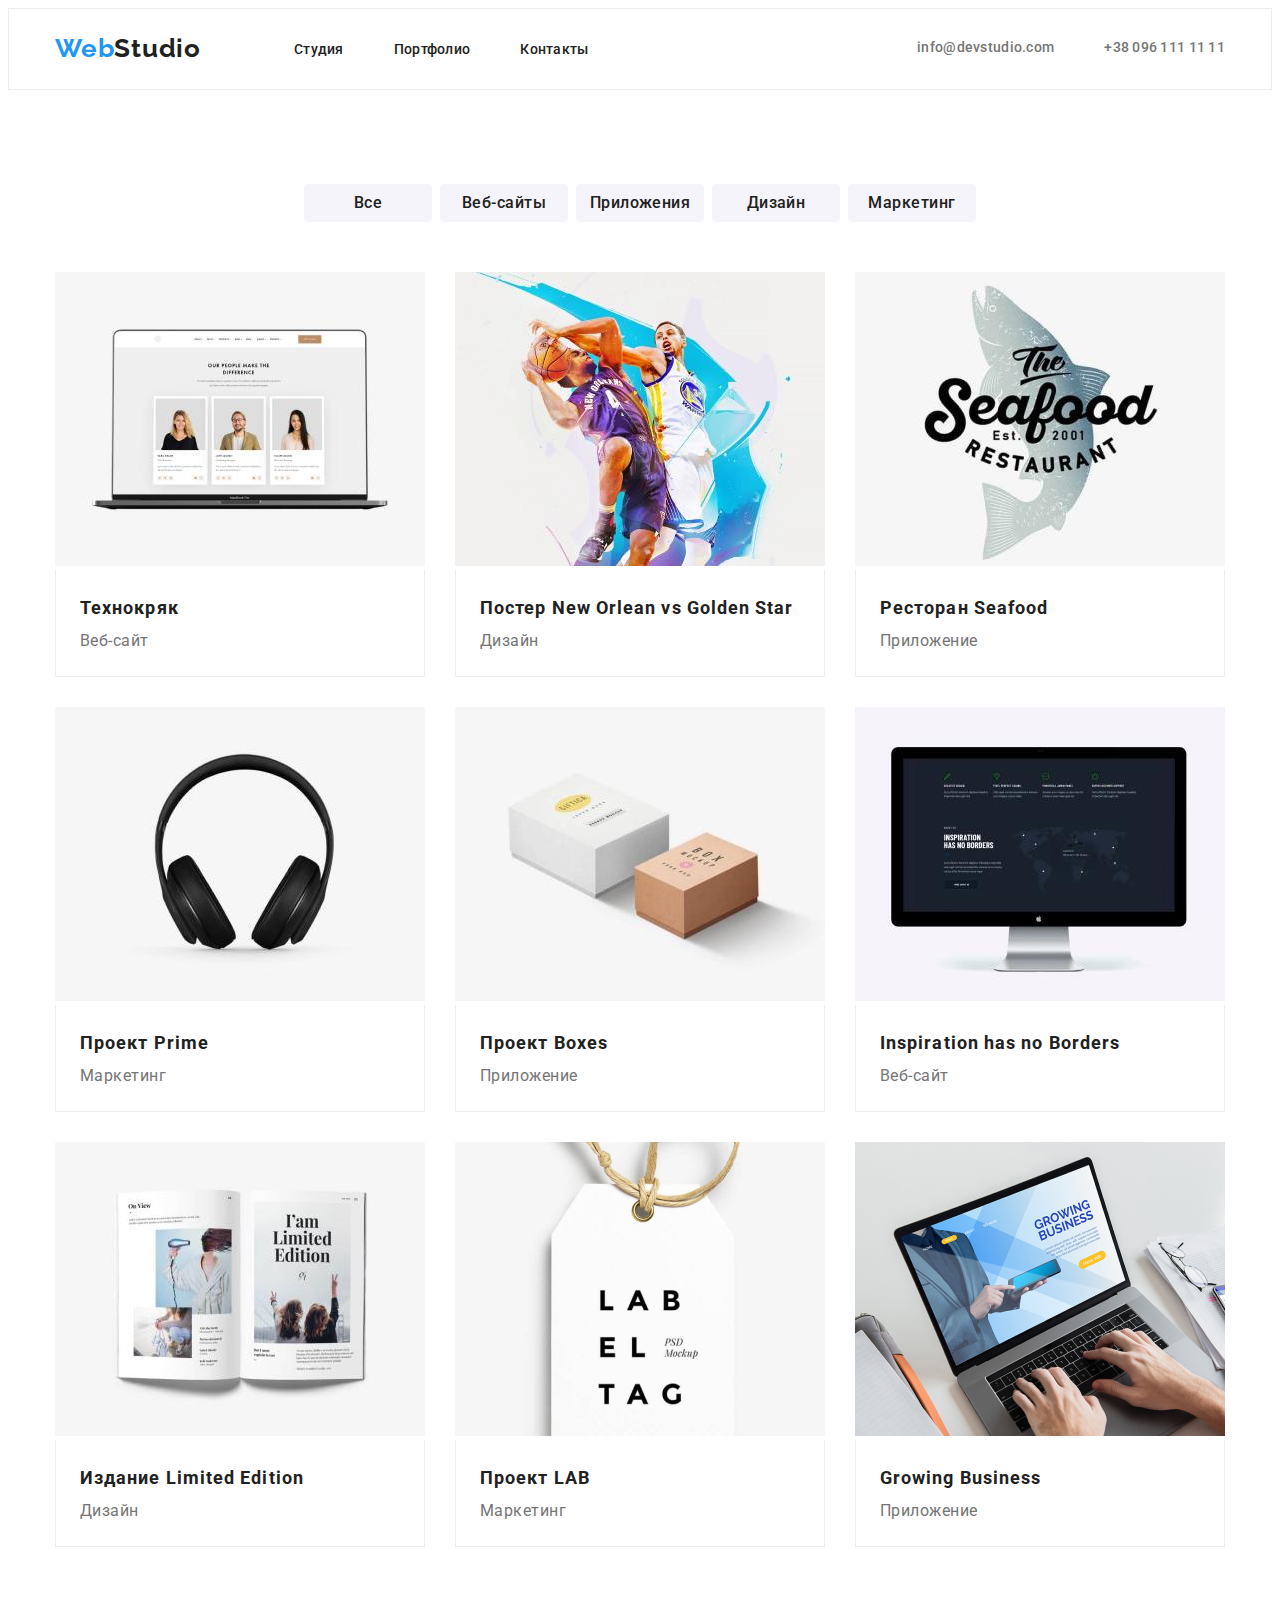
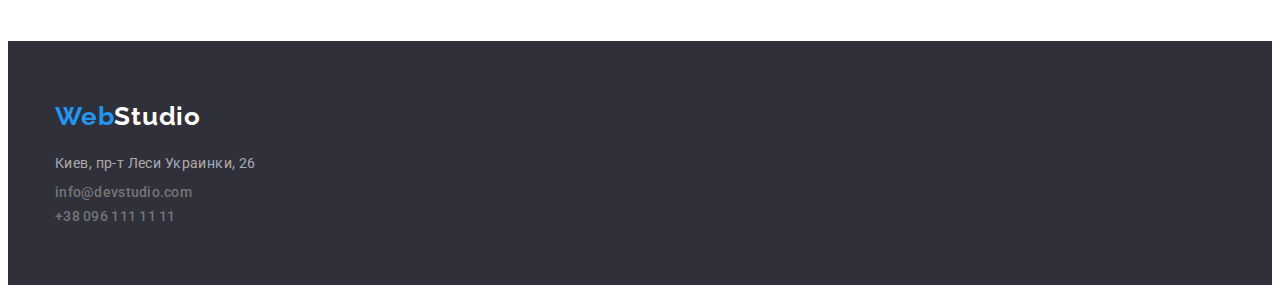
==== portfolio.html @ 58992e5e "1" ====
<!DOCTYPE html>
    <html lang="ru">
    <head>
        <meta charset="UTF-8">
        <meta http-equiv="X-UA-Compatible" content="IE=edge">
        <meta name="viewport" content="width=device-width, initial-scale=1.0">
        <title>Portfolio</title>
        <link rel="stylesheet" type="text/css" href="https://necolas.github.io/normalize.css/8.0.1/normalize.css">
        <link rel="preconnect" href="https://fonts.googleapis.com">
        <link rel="preconnect" href="https://fonts.gstatic.com" crossorigin>
        <link href="https://fonts.googleapis.com/css2?family=Raleway:wght@700&family=Roboto:wght@400;500;700&display=swap"
            rel="stylesheet">
        <link rel="stylesheet" href="./css/styles.css">
    </head>
    <body>
        <header class="header">
          <div class="container container-header">
            <nav class="header-nav">
                <a class="logo header-logo" href="index.html" lang="en">Web<span class="studio">Studio</span> </a>
                <ul class="list menu-list">
                    <li class="li-header"><a class="menu-link link" href="index.html">Студия</a></li>
                    <li class="li-header"><a class="menu-link link current" href="./portfolio.html">Портфолио</a></li>
                    <li class="li-header"><a class="menu-link link" href="">Контакты</a></li>
                </ul>    
            </nav>
            <div class="header-connect">
                <ul class="list tel">
                    <li><a class="link mail-tel " href="mailto:info@devstudio.com">info@devstudio.com</a></li>
                    <li><a class="link mail-tel  tel"  href="tel:+380961111111">+38 096 111 11 11</a></li>
                </ul>
            </div>
          </div>
        </header>
     <main>
         <section class="main-sec">
            <div class="container">
                
                
                    <h1 class=" visually-hidden "> Скрытый заголовок</h1>
                    <ul class="list btn-list" >
                        <li class="btn-li"><button class="btn-portfolio btn active-btn" type="button">Все</button></li>
                        <li class="btn-li"><button class="btn-portfolio btn" type="button">Веб-сайты</button></li>
                        <li class="btn-li"><button class="btn-portfolio btn" type="button">Приложения</button></li>
                        <li class="btn-li"><button class="btn-portfolio btn" type="button">Дизайн</button></li>
                        <li class="btn-li"><button class="btn-portfolio btn" type="button">Маркетинг</button></li>
                    </ul>
                
                
        
                
            
                <ul class="list about-list" >
                    <li class="about-item">
                        <img class="photo-portfolio" src="./images/texnocrack.jpg" alt="технокряк" >
                        <div class="port-card">
                            <h3 class="desc-photo" >Технокряк</h3>
                            <p class="desc-desc">Веб-сайт</p>
                        </div>
                    </li>
                    <li class="about-item">
                        <img class="photo-portfolio"  src="./images/neworlean.jpg" alt="Постер New Orlean vs Golden Star">
                        <div class="port-card">
                        <h3 class="desc-photo" lang="en">Постер New Orlean vs Golden Star</h3>
                        <p class="desc-desc">Дизайн</p>
                        </div>
                    </li>
                    <li class="about-item">
                        <img class="photo-portfolio" src="./images/seafood.jpg" alt="Ресторан Seafood">
                        <div class="port-card">
                        <h3 class="desc-photo" lang="en">Ресторан Seafood</h3>
                        <p class="desc-desc">Приложение</p>
                        </div>
                    </li>
                    <li class="about-item">
                        <img class="photo-portfolio" src="./images/роектprime.jpg" alt="Проект Prime">
                        <div class="port-card">
                        <h3 class="desc-photo" lang="en">Проект Prime</h3>
                        <p class="desc-desc">Маркетинг</p>
                        </div>
                    </li>
                    <li class="about-item">
                        <img class="photo-portfolio" src="./images/роектboxes.jpg" alt="Проект Boxes">
                        <div class="port-card">
                            <h3 class="desc-photo" lang="en">Проект Boxes</h3>
                            <p class="desc-desc">Приложение</p>
                        </div>
                    </li>
                    <li class="about-item">
                     <img class="photo-portfolio" src="./images/inspiration.jpg" alt="Inspiration has no Borders">
                        <div class="port-card">
                            <h3 class="desc-photo" lang="en">Inspiration has no Borders</h3>
                            <p class="desc-desc">Веб-сайт</p>
                        </div>
                    </li>
                    <li class="about-item" >
                        <img class="photo-portfolio" src="./images/здание.jpg" alt="Издание Limited Edition">
                        <div class="port-card">
                            <h3 class="desc-photo" lang="en">Издание Limited Edition</h3>
                            <p class="desc-desc">Дизайн</p>
                        </div>
                    </li>
                    <li class="about-item">
                        <img class="photo-portfolio" src="./images/lab.jpg" alt="Проект LAB">
                        <div class="port-card">
                            <h3 class="desc-photo" lang="en">Проект LAB</h3>
                            <p class="desc-desc">Маркетинг</p>
                        </div>
                        </li>
                        <li class="about-item">
                            <img class="photo-portfolio" src="./images/growingbusiness.jpg" alt="Growing Business">
                            <div class="port-card">
                                <h3 class="desc-photo" lang="en">Growing Business</h3>
                                <p class="desc-desc">Приложение</p>
                            </div>
                        </li>
                    </ul>
            </div>
        </section>
    </main>

        <footer class="hero-footer">
            <div class="container">
                <a class="logo-footer link" href="index.html" lang="en">Web<span class="studio-footer">Studio</span> </a>
                <address class="contact-adress">
                    <ul class="list">
                        <li class="adress-mb"><a class=" link contact-menu  link map"
                                href="https://www.google.com/maps/d/embed?mid=10uSM3H-mIU3GznYo2szRIEphczw" target="_blank"
                                rel="noopener noreferrer">Киев, пр-т Леси Украинки, 26</a></li>
                        <li class="adress-mb"><a class=" link mail-tel"
                                href="mailto:info@devstudio.com">info@devstudio.com</a></li>
                        <li class="adress-mb"><a class=" link mail-tel" href="tel:+380961111111">+38 096 111 11 11</a></li>
                    </ul>
                </address>
            </div>
        </footer>
    </body>
    </html>
---- css/styles.css ----
:root {
  --header-color: #ffffff;
  --primery-text-color: #212121;
  --accent-color: #2196f3;
  --fhone-color: #2f303a;
  --contact-color: rgba(255, 255, 255, 0.6);
  --mail-tel-color: #757575;
  --team-color: #f5f4fa;
  --grey-line: #ececec;
}
* {
  box-sizing: border-box;
}
body {
  font-family: "Roboto", sans-serif;
}

.mail-tel {
  display: block;
  font-style: normal;
  font-weight: 500;
  font-size: 14px;
  line-height: 1.14;
  letter-spacing: 0.02em;
  color: var(--mail-tel-color);
}
.mail-tel:not(:last-child) {
  margin-bottom: 9px;
}

.mail-tel:hover,
.mail-tel:focus {
  color: var(--accent-color);
}
.menu-link {
  font-style: normal;
  font-weight: 500;
  font-size: 14px;
  line-height: 1.14px;
  letter-spacing: 0.02em;
  color: var(--primery-text-color);
}
.menu-link:hover,
.menu-link:focus {
  color: var(--accent-color);
}
.studio-footer {
  color: var(--header-color);
}
.header-logo {
  margin-right: 93px;
}
.logo {
  font-family: Raleway;
  font-style: normal;
  font-weight: bold;
  font-size: 26px;
  line-height: 1.19;
  letter-spacing: 0.03em;
  color: var(--accent-color);
  text-decoration: none;
}
.li-header:not(:last-child) {
  margin-right: 50px;
}
.tel {
  margin-left: 50px;
}
.btn-list {
  display: flex;
  align-items: center;
  justify-content: center;
  margin-bottom: 50px;
}
.btn-li:not(:last-child) {
  margin-right: 8px;
}
.header {
  border: 1px solid var(--grey-line);
  padding-top: 24px;
  padding-bottom: 25px;
}

.list {
  list-style: none;
}

.link {
  text-decoration: none;
}
.contact-menu {
  display: block;
  font-style: normal;
  font-weight: normal;
  font-size: 14px;
  line-height: 1.71;
  letter-spacing: 0.03em;
  color: var(--contact-color);
}
.contact-menu-map {
  font-style: normal;
  font-weight: normal;
  font-size: 14px;
  line-height: 1.71;
  letter-spacing: 0.03em;
  color: var(--header-color);
}

.contact-menu:hover,
.contact-menu:focus {
  color: var(--accent-color);
}

.hero-title {
  display: block;
  margin-bottom: 50px;

  font-style: normal;
  font-weight: 900;
  font-size: 44px;
  line-height: 1.36;
  text-align: center;
  letter-spacing: 0.06em;
  text-transform: uppercase;
  color: var(--header-color);
}
.desc-menu {
  font-style: normal;
  font-weight: bold;
  font-size: 14px;
  line-height: 1.14;
  text-transform: uppercase;
}
.desc {
  font-style: normal;
  font-weight: normal;
  font-size: 14px;
  line-height: 1.71;
  letter-spacing: 0.03em;
  color: var(--mail-tel-color);
}
.title {
  display: block;
  text-align: center;
  margin-bottom: 50px;
}
.people {
  font-style: normal;
  font-weight: 500;
  font-size: 16px;
  line-height: 1.18;
  text-align: center;
  letter-spacing: 0.03em;

  color: var(--primery-text-color);
}
.people-desc {
  font-family: Roboto;
  font-style: normal;
  font-weight: normal;
  font-size: 16px;
  line-height: 1.18;
  text-align: center;
  letter-spacing: 0.03em;
  color: var(--mail-tel-color);
}
.visually-hidden {
  position: absolute;
  white-space: nowrap;
  width: 1px;
  height: 1px;
  overflow: hidden;
  border: 0;
  padding: 0;
  clip: rect(0 0 0 0);
  clip-path: inset(50%);
  margin: -1px;
}
.btn {
  font-family: Roboto;
  font-style: normal;
  font-weight: bold;
  font-size: 16px;
  line-height: 1.87;
  color: var(--primery-text-color);
  background: var(--team-color);
  cursor: pointer;
  border: 0;
  border-radius: 4px;
  border: inherit;
  padding: inherit;
}
.btn:hover,
.btn:focus {
  color: var(--header-color);
  background: var(--accent-color);
}
.btn-portfolio {
  text-align: center;
  width: 128px;
  height: 38px;
  font-style: normal;
  font-weight: 500;
  font-size: 16px;
  line-height: 1.62;
  text-align: center;
  letter-spacing: 0.03em;
  color: var(--primery-text-color);
  border: inherit;
  cursor: pointer;
  border-radius: 4px;
}
.photo-portfolio {
  width: 370px;
  height: 294px;
}
.desc-photo {
  font-family: Roboto;
  font-style: normal;
  font-weight: bold;
  font-size: 18px;
  line-height: 2;
  letter-spacing: 0.06em;
  color: var(--primery-text-color);
}
.desc-desc {
  font-style: normal;
  font-weight: normal;
  font-size: 16px;
  line-height: 1.87;
  letter-spacing: 0.03em;
  color: var(--mail-tel-color);
}
.studio {
  color: var(--primery-text-color);
}
.team {
  background: var(--team-color);
}
.logo-footer {
  display: block;
  margin-bottom: 20px;
  font-family: Raleway;
  font-style: normal;
  font-weight: 700;
  font-size: 26px;
  line-height: 1.19;
  letter-spacing: 0.03em;
  cursor: pointer;
  color: var(--accent-color);
}
.hero {
  display: block;
  text-align: center;
  background-color: var(--fhone-color);
  padding-top: 200px;
  padding-bottom: 200px;
}
.logo-footer:hover,
.logo-footer:focus {
  color: var(--accent-color);
}

.btn-order {
  padding-left: 32px;
  padding-right: 32px;
  padding-top: 10px;
  padding-bottom: 10px;
  cursor: pointer;
  color: var(--header-color);
  background: var(--accent-color);
  border-radius: 4px;
  border: 0;
  line-height: 30px;
  font-size: 16px;
  font-weight: bold;
  letter-spacing: 0.06em;
}

p,
h1,
h2,
h3 {
  margin: 0;
}
ul {
  margin: 0;
  padding: 0;
}
.container {
  width: 1200px;
  padding-right: 15px;
  padding-left: 15px;
  margin: 0 auto;
}
.header-nav {
  display: flex;
  align-items: center;
}
.menu-list {
  display: flex;
}
.header-connect {
  display: flex;
  margin-left: auto;
  align-items: center;
}
.container-header {
  display: flex;
}
.tel {
  display: flex;
}

.about-list {
  display: flex;
  flex-wrap: wrap;
}
.about-item {
  margin-right: 30px;
}

.about-item:nth-child(3n) {
  margin-right: 0px;
}
.about-item:nth-child(-n + 6) {
  margin-bottom: 30px;
}
.list-desc {
  display: flex;
}
.list-item:not(:last-child) {
  margin-right: 30px;
}

.desc-section {
  padding-top: 94px;
  padding-bottom: 94px;
}
.list-foto {
  display: flex;
}
.foto-item:not(:last-child) {
  margin-right: 30px;
}
.foto-occup {
  padding-bottom: 94px;
}
.list-team {
  display: flex;
}
.team {
  padding-top: 94px;
  padding-bottom: 94px;
}
.foto-team {
  flex-wrap: wrap;
  width: 270px;
  margin-right: 30px;
  background: #ffffff;
  box-shadow: 0px 1px 3px rgba(0, 0, 0, 0.12), 0px 1px 1px rgba(0, 0, 0, 0.14),
    0px 2px 1px rgba(0, 0, 0, 0.2);
  border-radius: 0px 0px 4px 4px;
}

.foto-team:nth-child(4n) {
  margin-right: 0;
}
.hero-footer {
  padding-top: 60px;
  padding-bottom: 60px;
  background-color: var(--fhone-color);
}
.contact-adress {
  margin-right: 0;
  font-style: inherit;
}
.img {
  display: block;
  max-width: 100%;
  height: auto;
}
.team-description {
  padding-top: 30px;
  padding-bottom: 30px;
}
.adress-mb:not(:last-child) {
  display: block;
  margin-right: 9px;
  margin-bottom: 9px;
}
.port-card {
  min-width: 322px;
  padding: 20px 24px;
  border-bottom: 1px solid #eeeeee;
  border-right: 1px solid #eeeeee;
  border-left: 1px solid #eeeeee;
}
.main-sec {
  padding-top: 94px;
  padding-bottom: 94px;
}
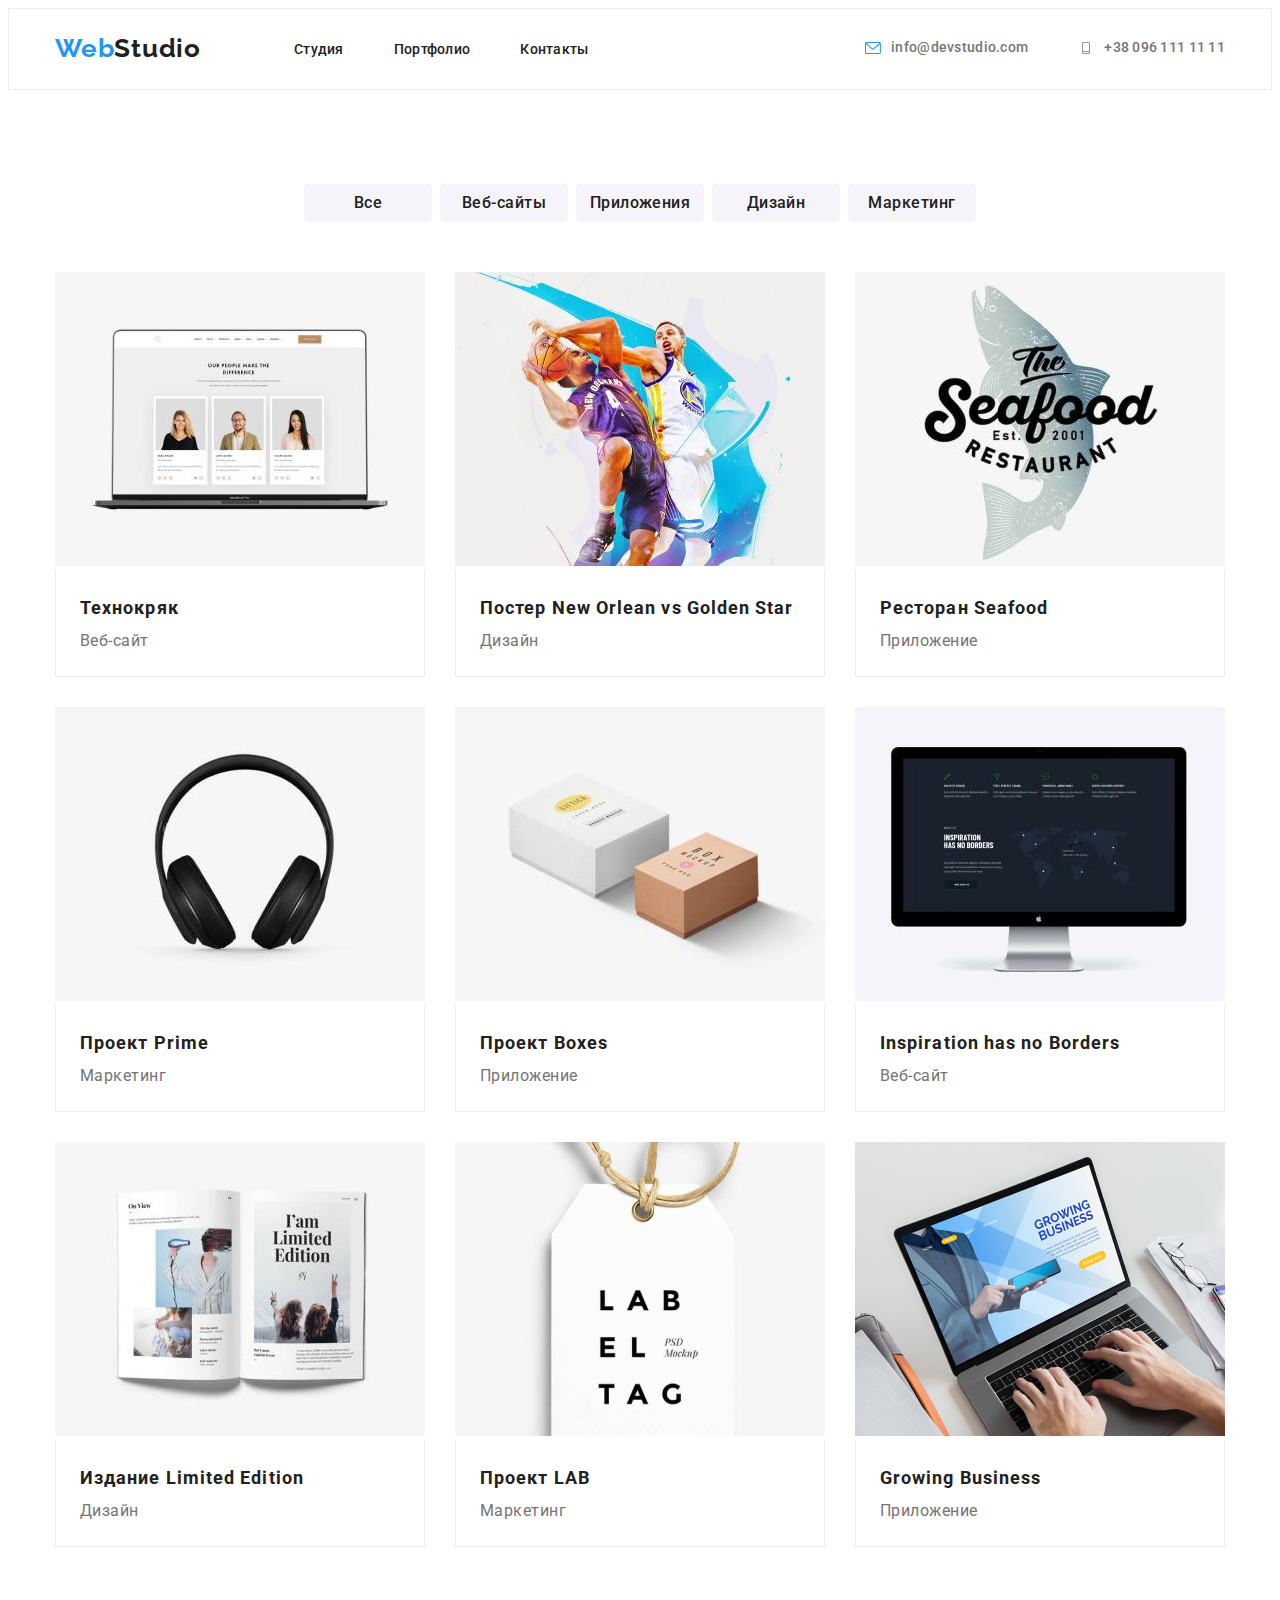
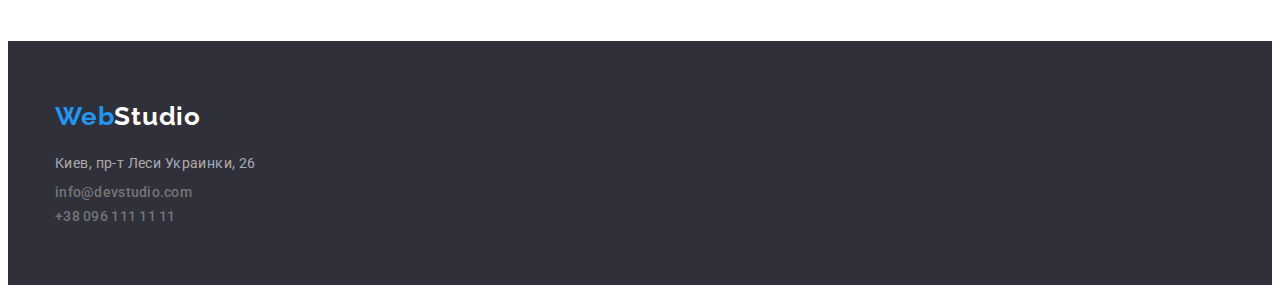
==== commit 2e6b75f9: "соцал.иконки" ====
--- a/portfolio.html
+++ b/portfolio.html
@@ -25,8 +25,16 @@
             </nav>
             <div class="header-connect">
                 <ul class="list tel">
-                    <li><a class="link mail-tel " href="mailto:info@devstudio.com">info@devstudio.com</a></li>
-                    <li><a class="link mail-tel  tel"  href="tel:+380961111111">+38 096 111 11 11</a></li>
+                    <li><a class="link mail-tel tel " href="mailto:info@devstudio.com">
+                            <svg class="contacts-icon" width="16" height="12">
+                                <use href="./img/sprite.svg#icon-mail"> </use>
+                            </svg> info@devstudio.com</a>
+                    </li>
+                    <li><a class="link mail-tel  tel" href="tel:+380961111111">
+                            <svg class="contacts-icon" width="16" height="12">
+                                <use href="./img/sprite.svg#icon-phone"> </use>
+                            </svg>+38 096 111 11 11</a>
+                    </li>
                 </ul>
             </div>
           </div>
--- a/css/styles.css
+++ b/css/styles.css
@@ -252,9 +252,16 @@
 .hero {
   display: block;
   text-align: center;
-  background-color: var(--fhone-color);
+  background-image: url(../imgfont/hero.png);
   padding-top: 200px;
   padding-bottom: 200px;
+  margin-bottom: 94px;
+  background-repeat: no-repeat;
+  background-size: cover;
+  background-position: center;
+  max-width: 1600px;
+  height: 600px;
+  margin: 0 auto;
 }
 .logo-footer:hover,
 .logo-footer:focus {
@@ -310,6 +317,7 @@
 }
 .tel {
   display: flex;
+  align-items: center;
 }
 
 .about-list {
@@ -332,7 +340,18 @@
 .list-item:not(:last-child) {
   margin-right: 30px;
 }
-
+.box-features-icon {
+  display: flex;
+  height: 120;
+  background: #f5f4fa;
+  border-radius: 4px;
+  justify-content: center;
+  align-items: center;
+  margin-bottom: 30;
+}
+.list-team {
+  width: 270;
+}
 .desc-section {
   padding-top: 94px;
   padding-bottom: 94px;
@@ -400,3 +419,42 @@
   padding-top: 94px;
   padding-bottom: 94px;
 }
+.contacts-icon {
+  fill: currentColor;
+  margin-right: 10px;
+}
+.team-sicial-list {
+  display: flex;
+  justify-content: center;
+}
+.team-social-item {
+  width: 44px;
+  height: 44px;
+}
+.team-social-item:not(:last-child) {
+  margin-right: 10px;
+}
+.social-link {
+  width: 100%;
+  height: 100%;
+  border-radius: 50%;
+
+  display: flex;
+  justify-content: center;
+  align-items: center;
+}
+.social-icon {
+  fill: #afb1b8;
+}
+.social-link:hover,
+.social-link:focus {
+  background-color: var(--accent-color);
+}
+
+.social-link:hover .social-icon,
+.social-link:focus .social-icon {
+  fill: #ffffff;
+}
+.social-icon {
+  fill: team-social-item;
+}
